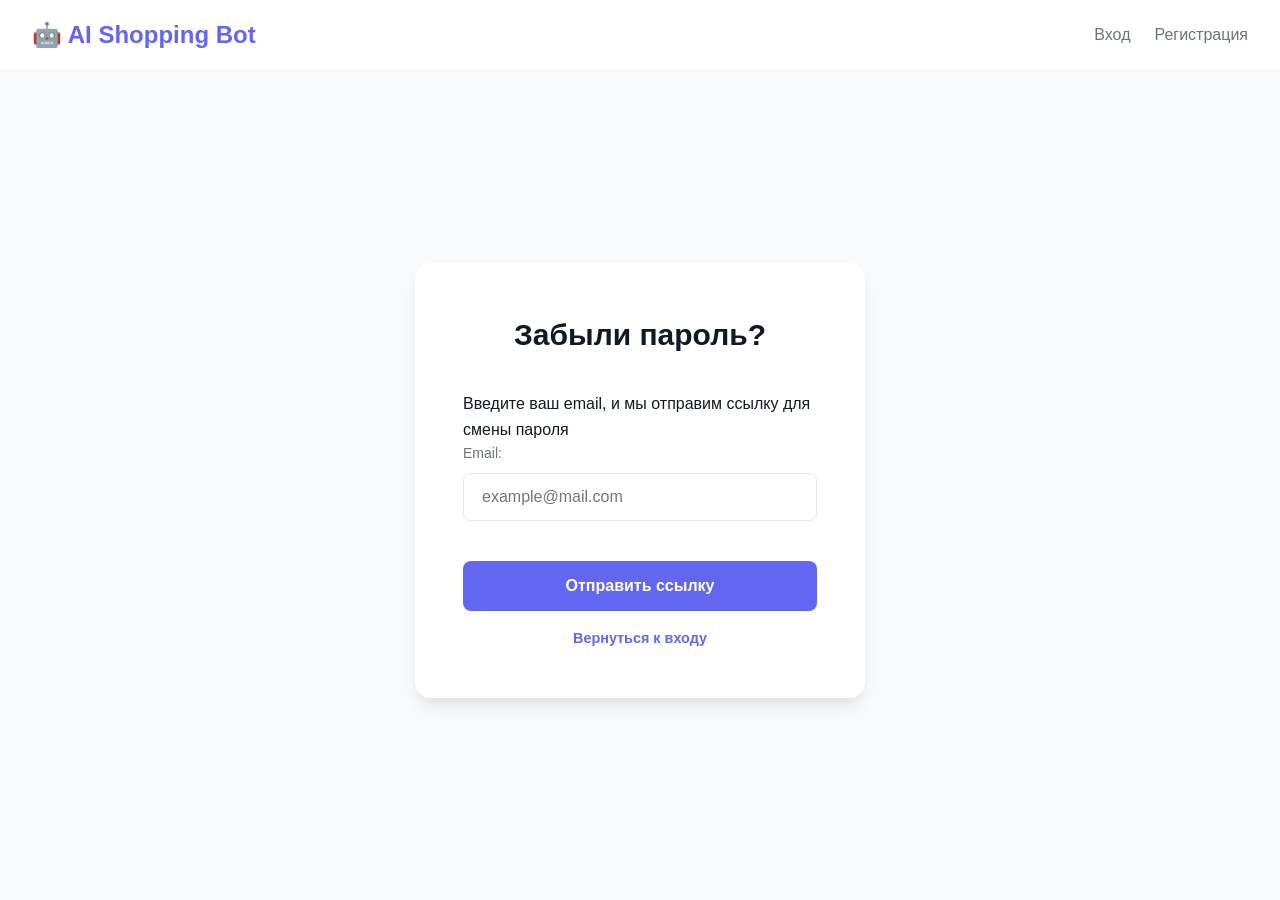
==== html/change-password.html @ 1375e018 "folders" ====
<!DOCTYPE html>
<html lang="ru">
<head>
  <meta charset="UTF-8">
  <title>Смена пароля</title>
<link rel="stylesheet" href="styles.css">
</head>
<body>
    <nav class="navbar">
        <div class="nav-container">
            <div class="logo">🤖 AI Shopping Bot</div>
            <div class="nav-links">
                <a href="login.html" class="nav-link">Вход</a>
                <a href="register.html" class="nav-link">Регистрация</a>
            </div>
        </div>
    </nav>
    <main class="auth-main">
        <div class="auth-container">
            <h2 class="auth-title">Забыли пароль?</h2>
            <p>Введите ваш email, и мы отправим ссылку для смены пароля</p>

            <form id="changePasswordForm" class="auth-form">
              <div class="form-group">
                <label for="email">Email:</label>
                <input 
                  type="email" 
                  id="email" 
                  class="form-input"
                  required
                  placeholder="example@mail.com"
                >
              </div>

              <button type="submit" class="submit-btn">Отправить ссылку</button>

              <div id="error" class="error-message"></div>
              <div id="success" class="success-message"></div>
            </form>
            <div class="form-footer">
                <a href="login.html" class="link">Вернуться к входу</a>
            </div>
        </div>
    </main>
    <script src="app.js"></script>
</body>
</html>
---- html/styles.css ----
/* ===== ОБЩИЕ СТИЛИ ===== */
* {
    margin: 0;
    padding: 0;
    box-sizing: border-box;
}

:root {
    --primary-color: #6366f1;
    --primary-dark: #4f46e5;
    --secondary-color: #8b5cf6;
    --bg-color: #f9fafb;
    --bg-light: #ffffff;
    --text-primary: #111827;
    --text-secondary: #6b7280;
    --border-color: #e5e7eb;
    --success-color: #10b981;
    --error-color: #ef4444;
    --warning-color: #f59e0b;
    --shadow-sm: 0 1px 2px 0 rgba(0, 0, 0, 0.05);
    --shadow-md: 0 4px 6px -1px rgba(0, 0, 0, 0.1);
    --shadow-lg: 0 10px 15px -3px rgba(0, 0, 0, 0.1);
}

body {
    font-family: -apple-system, BlinkMacSystemFont, 'Segoe UI', Roboto, 'Helvetica Neue', Arial, sans-serif;
    background-color: var(--bg-color);
    color: var(--text-primary);
    line-height: 1.6;
    height: 100vh;
    overflow: hidden;
}

/* ===== НАВИГАЦИЯ ===== */
.navbar {
    background-color: var(--bg-light);
    box-shadow: var(--shadow-sm);
    padding: 1rem 0;
    position: sticky;
    top: 0;
    z-index: 100;
}

.nav-container {
    max-width: 1400px;
    margin: 0 auto;
    padding: 0 2rem;
    display: flex;
    justify-content: space-between;
    align-items: center;
}

.logo {
    font-size: 1.5rem;
    font-weight: 700;
    color: var(--primary-color);
}

.nav-links {
    display: flex;
    gap: 1.5rem;
    align-items: center;
}

.nav-link {
    text-decoration: none;
    color: var(--text-secondary);
    font-weight: 500;
    transition: color 0.2s;
}

.nav-link:hover {
    color: var(--primary-color);
}

/* ===== ГЛАВНАЯ СТРАНИЦА (LANDING) ===== */
.landing-main {
    display: flex;
    align-items: center;
    justify-content: center;
    min-height: calc(100vh - 80px);
    padding: 2rem;
}

.search-container {
    max-width: 700px;
    width: 100%;
    text-align: center;
}

.landing-title {
    font-size: 2.5rem;
    font-weight: 800;
    margin-bottom: 1rem;
    color: var(--text-primary);
}

.landing-subtitle {
    font-size: 1.125rem;
    color: var(--text-secondary);
    margin-bottom: 2.5rem;
}

.search-form {
    display: flex;
    gap: 0.75rem;
    margin-bottom: 3rem;
}

.search-input {
    flex: 1;
    padding: 1rem 1.5rem;
    font-size: 1rem;
    border: 2px solid var(--border-color);
    border-radius: 12px;
    outline: none;
    transition: all 0.2s;
}

.search-input:focus {
    border-color: var(--primary-color);
    box-shadow: 0 0 0 3px rgba(99, 102, 241, 0.1);
}

.search-button {
    padding: 1rem 2rem;
    background-color: var(--primary-color);
    color: white;
    border: none;
    border-radius: 12px;
    font-size: 1rem;
    font-weight: 600;
    cursor: pointer;
    transition: all 0.2s;
}

.search-button:hover {
    background-color: var(--primary-dark);
    transform: translateY(-2px);
    box-shadow: var(--shadow-md);
}

.features {
    display: flex;
    gap: 2rem;
    justify-content: center;
}

.feature {
    display: flex;
    flex-direction: column;
    align-items: center;
    gap: 0.5rem;
}

.feature-icon {
    font-size: 2rem;
}

.feature p {
    color: var(--text-secondary);
    font-size: 0.9rem;
}

/* ===== ГЛАВНЫЙ КОНТЕЙНЕР ===== */
.app-container {
    display: flex;
    height: 92vh;
    gap: 1.5rem;
    padding: 1.5rem;
}

/* ===== ЛЕВАЯ ПАНЕЛЬ (ЧАТ) ===== */
.chat-container {
    flex: 1;
    display: flex;
    flex-direction: column;
    background-color: var(--bg-light);
    border-radius: 16px;
    box-shadow: var(--shadow-md);
    overflow: hidden;
}

.chat-header {
    padding: 2rem;
    border-bottom: 1px solid var(--border-color);
}

.header-top {
    margin-bottom: 1rem;
}

.back-link {
    color: var(--text-secondary);
    text-decoration: none;
    font-size: 0.9rem;
    transition: color 0.2s;
}

.back-link:hover {
    color: var(--primary-color);
}

.chat-header h1 {
    font-size: 1.5rem;
    font-weight: 700;
    margin-bottom: 0.25rem;
}

.subtitle {
    color: var(--text-secondary);
    font-size: 0.875rem;
    margin-bottom: 1rem;
}

.undo-btn {
    background: none;
    border: none;
    color: var(--text-secondary);
    font-size: 0.9rem;
    cursor: pointer;
    padding: 0;
    transition: color 0.2s;
}

.undo-btn:hover {
    color: var(--primary-color);
}

.chat-messages {
    flex: 1;
    overflow-y: auto;
    padding: 1.5rem;
    display: flex;
    flex-direction: column;
    gap: 1rem;
}

.message {
    display: flex;
    gap: 1rem;
    animation: fadeIn 0.3s;
}

@keyframes fadeIn {
    from { opacity: 0; transform: translateY(10px); }
    to { opacity: 1; transform: translateY(0); }
}

.message-avatar {
    width: 40px;
    height: 40px;
    border-radius: 50%;
    background-color: var(--primary-color);
    display: flex;
    align-items: center;
    justify-content: center;
    color: white;
    font-weight: 700;
    flex-shrink: 0;
}

.message.user .message-avatar {
    background-color: var(--text-secondary);
    order: 2;
}

.message-content {
    flex: 1;
    display: flex;
    flex-direction: column;
    gap: 0.5rem;
}

.message.user .message-content {
    order: 1;
}

.message-text {
    background-color: var(--bg-color);
    padding: 0.875rem 1.125rem;
    border-radius: 12px;
    word-wrap: break-word;
}

.message.user .message-text {
    background-color: var(--primary-color);
    color: white;
}

.message-time {
    font-size: 0.75rem;
    color: var(--text-secondary);
    padding: 0 1rem;
}

.message-buttons {
    display: flex;
    gap: 0.5rem;
    flex-wrap: wrap;
    padding: 0 1rem;
}

.message-btn {
    padding: 0.5rem 1rem;
    background-color: var(--bg-color);
    border: 1px solid var(--border-color);
    border-radius: 20px;
    cursor: pointer;
    font-size: 0.85rem;
    transition: all 0.2s;
}

.message-btn:hover {
    background-color: var(--primary-color);
    color: white;
    border-color: var(--primary-color);
}

/* ===== КАРТОЧКИ ТОВАРОВ В ЧАТЕ ===== */
.product-card-chat {
    background-color: var(--bg-light);
    border: 1px solid var(--border-color);
    border-radius: 12px;
    padding: 1rem;
    max-width: 600px;
    display: flex;
    gap: 1rem;
    text-decoration: none;
    color: inherit;
    transition: all 0.2s;
}

.product-card-chat:hover {
    box-shadow: var(--shadow-md);
    transform: translateY(-2px);
}

.product-image-chat {
    width: 120px;
    height: 120px;
    border-radius: 8px;
    object-fit: cover;
    flex-shrink: 0;
    background-color: var(--bg-color);
    cursor: pointer;
}

.product-info-chat {
    flex: 1;
    display: flex;
    flex-direction: column;
    gap: 0.5rem;
}

.product-name-chat {
    font-weight: 600;
    font-size: 0.95rem;
    line-height: 1.3;
    cursor: pointer;
}

.product-price-chat {
    color: var(--primary-color);
    font-weight: 700;
    font-size: 1.125rem;
}

.product-description-chat {
    font-size: 0.85rem;
    color: var(--text-secondary);
    line-height: 1.4;
}

.product-meta-chat {
    display: flex;
    align-items: center;
    gap: 1rem;
    font-size: 0.8rem;
    color: var(--text-secondary);
}

.product-rating {
    display: flex;
    align-items: center;
    gap: 0.25rem;
}

.stars {
    color: var(--warning-color);
}

.product-reviews {
    color: var(--text-secondary);
}

.product-size-chat {
    font-size: 0.8rem;
    color: var(--text-secondary);
    background-color: var(--bg-color);
    padding: 0.25rem 0.5rem;
    border-radius: 4px;
    align-self: flex-start;
}

.product-bottom-row {
    display: flex;
    justify-content: space-between;
    align-items: center;
    gap: 1rem;
    margin-top: auto;
}

.product-actions-chat {
    display: flex;
    gap: 0.5rem;
}

.like-btn, .dislike-btn {
    padding: 0.375rem 0.75rem;
    border: 1px solid var(--border-color);
    background-color: var(--bg-light);
    border-radius: 6px;
    cursor: pointer;
    font-size: 0.85rem;
    transition: all 0.2s;
}

.like-btn:hover {
    background-color: var(--success-color);
    color: white;
    border-color: var(--success-color);
}

.dislike-btn:hover {
    background-color: var(--error-color);
    color: white;
    border-color: var(--error-color);
}

.product-quantity-chat {
    display: flex;
    align-items: center;
    gap: 0.5rem;
    font-size: 0.85rem;
}

.product-qty-controls {
    display: flex;
    align-items: center;
    gap: 0.25rem;
}

.product-qty-btn {
    width: 28px;
    height: 28px;
    border: 1px solid var(--border-color);
    background-color: white;
    border-radius: 6px;
    cursor: pointer;
    font-weight: 600;
    font-size: 0.9rem;
    transition: all 0.2s;
    display: flex;
    align-items: center;
    justify-content: center;
}

.product-qty-btn:hover {
    background-color: var(--bg-color);
    border-color: var(--primary-color);
}

.product-qty-display {
    min-width: 32px;
    text-align: center;
    font-weight: 600;
}

.chat-input-area {
    padding: 1.5rem;
    border-top: 1px solid var(--border-color);
    display: flex;
    gap: 0.75rem;
}

.chat-input {
    flex: 1;
    padding: 0.875rem 1.125rem;
    font-size: 0.95rem;
    border: 1px solid var(--border-color);
    border-radius: 12px;
    outline: none;
    transition: all 0.2s;
}

.chat-input:focus {
    border-color: var(--primary-color);
    box-shadow: 0 0 0 3px rgba(99, 102, 241, 0.1);
}

.send-btn {
    width: 42px;
    height: 42px;
    background-color: var(--primary-color);
    color: white;
    border: none;
    border-radius: 12px;
    font-size: 1.25rem;
    cursor: pointer;
    display: flex;
    align-items: center;
    justify-content: center;
    transition: all 0.2s;
    flex-shrink: 0;
}

.send-btn:hover {
    background-color: var(--primary-dark);
}

/* ===== ПРАВАЯ ПАНЕЛЬ ===== */
.right-panel {
    width: 400px;
    background-color: var(--bg-light);
    border-radius: 16px;
    box-shadow: var(--shadow-md);
    display: flex;
    flex-direction: column;
    overflow: hidden;
}

.tabs-header {
    display: flex;
    border-bottom: 2px solid var(--border-color);
    padding: 0 1rem;
}

.tab-btn {
    flex: 1;
    padding: 1rem 0.5rem;
    background: none;
    border: none;
    cursor: pointer;
    font-weight: 500;
    color: var(--text-secondary);
    font-size: 0.85rem;
    transition: all 0.2s;
    border-bottom: 3px solid transparent;
    position: relative;
    margin-bottom: -2px;
}

.tab-btn:hover {
    color: var(--primary-color);
}

.tab-btn.active {
    color: var(--primary-color);
    border-bottom-color: var(--primary-color);
}

.tabs-content {
    flex: 1;
    overflow-y: auto;
    position: relative;
}

.tab-content {
    display: none;
    flex-direction: column;
    padding: 1.5rem;
    gap: 1rem;
    height: 100%;
}

.tab-content.active {
    display: flex;
}

/* ===== ПАРАМЕТРЫ ===== */
.section-title {
    font-weight: 600;
    font-size: 0.95rem;
    color: var(--text-primary);
    margin-bottom: 0.5rem;
}

.param-group {
    display: flex;
    flex-direction: column;
    gap: 0.5rem;
    padding: 1rem;
    background-color: var(--bg-color);
    border-radius: 12px;
    border: 1px solid var(--border-color);
}

.param-label {
    display: flex;
    align-items: center;
    gap: 0.5rem;
    font-weight: 500;
    font-size: 0.9rem;
}

.param-icon {
    font-size: 1.25rem;
}

.param-input {
    padding: 0.625rem;
    border: 1px solid var(--border-color);
    border-radius: 8px;
    font-size: 0.9rem;
    outline: none;
    transition: border-color 0.2s;
}

.param-input:focus {
    border-color: var(--primary-color);
}

.param-textarea {
    padding: 0.625rem;
    border: 1px solid var(--border-color);
    border-radius: 8px;
    font-size: 0.9rem;
    outline: none;
    font-family: inherit;
    resize: vertical;
    transition: border-color 0.2s;
}

.param-textarea:focus {
    border-color: var(--primary-color);
}

.edit-btn {
    background-color: var(--primary-color);
    color: white;
    border: none;
    padding: 0.5rem 1rem;
    border-radius: 8px;
    cursor: pointer;
    font-weight: 600;
    transition: all 0.2s;
    align-self: flex-end;
}

.edit-btn:hover {
    background-color: var(--primary-dark);
}

.saved-params {
    margin-top: 1rem;
}

.empty-message {
    text-align: center;
    color: var(--text-secondary);
    font-size: 0.85rem;
    padding: 1rem;
}

/* ===== СПИСОК НЕОБХОДИМОГО ===== */
.add-btn {
    padding: 0.75rem;
    background-color: var(--primary-color);
    color: white;
    border: none;
    border-radius: 8px;
    font-weight: 600;
    cursor: pointer;
    font-size: 0.9rem;
    transition: all 0.2s;
}

.add-btn:hover {
    background-color: var(--primary-dark);
}

.offer-form {
    background-color: var(--bg-color);
    padding: 1.5rem;
    border-radius: 12px;
    border: 1px solid var(--border-color);
    margin-bottom: 1rem;
}

.offer-form h3 {
    font-size: 1rem;
    margin-bottom: 1rem;
}

.form-input,
.form-textarea {
    width: 100%;
    padding: 0.625rem;
    border: 1px solid var(--border-color);
    border-radius: 8px;
    margin-bottom: 0.75rem;
    font-size: 0.9rem;
    outline: none;
    font-family: inherit;
}

.form-input:focus,
.form-textarea:focus {
    border-color: var(--primary-color);
}

.form-buttons {
    display: flex;
    gap: 0.5rem;
}

.save-offer-btn,
.cancel-offer-btn {
    flex: 1;
    padding: 0.625rem;
    border: none;
    border-radius: 8px;
    font-weight: 600;
    cursor: pointer;
    transition: all 0.2s;
}

.save-offer-btn {
    background-color: var(--success-color);
    color: white;
}

.save-offer-btn:hover {
    opacity: 0.9;
}

.cancel-offer-btn {
    background-color: var(--bg-color);
    border: 1px solid var(--border-color);
}

.cancel-offer-btn:hover {
    background-color: #e5e7eb;
}

.offers-list {
    display: flex;
    flex-direction: column;
    gap: 0.75rem;
    flex: 1;
    overflow-y: auto;
}

/* Обновленный стиль для сохраненных товаров БЕЗ ЦЕНЫ */
.offer-item {
    display: flex;
    flex-direction: column;
    gap: 0.5rem;
    padding: 1rem;
    background-color: var(--bg-color);
    border-radius: 12px;
    border: 1px solid var(--border-color);
    transition: all 0.2s;
}

.offer-item:hover {
    box-shadow: var(--shadow-sm);
}

.offer-header {
    display: flex;
    justify-content: space-between;
    align-items: flex-start;
}

.offer-content {
    flex: 1;
    min-width: 0;
}

.offer-name {
    font-weight: 500;
    font-size: 0.9rem;
    margin-bottom: 0.25rem;
}

.offer-desc {
    font-size: 0.8rem;
    color: var(--text-secondary);
    margin-bottom: 0.5rem;
}

.offer-quantity {
    display: flex;
    align-items: center;
    gap: 0.5rem;
    font-size: 0.85rem;
}

.qty-controls {
    display: flex;
    align-items: center;
    gap: 0.25rem;
}

.qty-btn-small {
    width: 24px;
    height: 24px;
    border: 1px solid var(--border-color);
    background-color: white;
    border-radius: 4px;
    cursor: pointer;
    font-weight: 600;
    font-size: 0.85rem;
    transition: all 0.2s;
}

.qty-btn-small:hover {
    background-color: var(--bg-color);
}

.qty-display {
    min-width: 30px;
    text-align: center;
    font-weight: 600;
}

.offer-actions {
    display: flex;
    gap: 0.5rem;
}

.edit-offer-btn,
.delete-offer-btn {
    background: none;
    border: none;
    cursor: pointer;
    padding: 0.25rem;
    font-size: 1rem;
    transition: color 0.2s;
}

.edit-offer-btn {
    color: var(--text-secondary);
}

.edit-offer-btn:hover {
    color: var(--primary-color);
}

.delete-offer-btn {
    color: var(--error-color);
}

.delete-offer-btn:hover {
    color: #dc2626;
}

/* ===== КОРЗИНА ===== */
.cart-items {
    flex: 1;
    overflow-y: auto;
    display: flex;
    flex-direction: column;
    gap: 0.75rem;
}

.cart-item {
    display: flex;
    align-items: flex-start;
    gap: 0.75rem;
    padding: 1rem;
    background-color: var(--bg-color);
    border-radius: 12px;
    border: 1px solid var(--border-color);
}

.cart-item-image {
    width: 60px;
    height: 60px;
    background-color: var(--border-color);
    border-radius: 8px;
    flex-shrink: 0;
    object-fit: cover;
}

.cart-item-content {
    flex: 1;
}

.cart-item-name {
    font-weight: 500;
    font-size: 0.9rem;
    margin-bottom: 0.25rem;
}

.cart-item-price {
    color: var(--primary-color);
    font-weight: 600;
    font-size: 0.85rem;
}

.remove-from-cart-btn {
    background: none;
    border: none;
    color: var(--error-color);
    font-size: 1.125rem;
    cursor: pointer;
    padding: 0.25rem;
    flex-shrink: 0;
}

.remove-from-cart-btn:hover {
    color: #dc2626;
}

.empty-cart {
    text-align: center;
    color: var(--text-secondary);
    padding: 2rem 1rem;
    flex: 1;
    display: flex;
    align-items: center;
    justify-content: center;
}

.cart-summary {
    padding-top: 1rem;
    border-top: 1px solid var(--border-color);
}

.summary-row {
    display: flex;
    justify-content: space-between;
    margin-bottom: 0.75rem;
    font-size: 0.9rem;
}

.summary-row.total {
    font-weight: 700;
    font-size: 1rem;
    margin-bottom: 1rem;
}

.checkout-btn {
    width: 100%;
    padding: 0.875rem;
    background-color: var(--success-color);
    color: white;
    border: none;
    border-radius: 8px;
    font-weight: 600;
    cursor: pointer;
    transition: all 0.2s;
}

.checkout-btn:hover {
    opacity: 0.9;
}

/* ===== СТРАНИЦЫ АВТОРИЗАЦИИ ===== */
.auth-main {
    display: flex;
    align-items: center;
    justify-content: center;
    min-height: calc(100vh - 80px);
    padding: 2rem;
}

.auth-container {
    background-color: var(--bg-light);
    border-radius: 16px;
    box-shadow: var(--shadow-lg);
    padding: 3rem;
    width: 100%;
    max-width: 450px;
}

.auth-title {
    font-size: 1.875rem;
    font-weight: 700;
    text-align: center;
    margin-bottom: 2rem;
}

.auth-form {
    display: flex;
    flex-direction: column;
    gap: 1.25rem;
}

.form-group {
    display: flex;
    flex-direction: column;
    gap: 0.5rem;
}

.form-group label {
    font-weight: 500;
    font-size: 0.875rem;
    color: var(--text-secondary);
}

.form-input {
    padding: 0.875rem 1.125rem;
    font-size: 1rem;
    border: 1px solid var(--border-color);
    border-radius: 8px;
    outline: none;
    transition: all 0.2s;
}

.form-input:focus {
    border-color: var(--primary-color);
    box-shadow: 0 0 0 3px rgba(99, 102, 241, 0.1);
}

.password-hint {
    font-size: 0.75rem;
    color: var(--text-secondary);
    margin-top: 0.25rem;
}

.checkbox-group {
    flex-direction: row !important;
    align-items: center;
}

.checkbox-label {
    display: flex;
    align-items: center;
    gap: 0.5rem;
    cursor: pointer;
}

.submit-btn {
    padding: 1rem;
    background-color: var(--primary-color);
    color: white;
    border: none;
    border-radius: 8px;
    font-size: 1rem;
    font-weight: 600;
    cursor: pointer;
    transition: all 0.2s;
    margin-top: 0.5rem;
}

.submit-btn:hover {
    background-color: var(--primary-dark);
    transform: translateY(-2px);
    box-shadow: var(--shadow-md);
}

.form-footer {
    text-align: center;
    margin-top: 1rem;
    color: var(--text-secondary);
    font-size: 0.9rem;
}

.form-footer .link {
    color: var(--primary-color);
    text-decoration: none;
    font-weight: 600;
}

.form-footer .link:hover {
    text-decoration: underline;
}

.error-message {
    color: var(--error-color);
    font-size: 0.875rem;
    padding: 0.75rem;
    background-color: #fee;
    border-radius: 8px;
    display: none;
}

.error-message.show {
    display: block;
}

.success-message {
    color: var(--success-color);
    font-size: 0.875rem;
    padding: 0.75rem;
    background-color: #efe;
    border-radius: 8px;
    display: none;
}

.success-message.show {
    display: block;
}

/* ===== АДАПТИВНОСТЬ ===== */
@media (max-width: 1200px) {
    .app-container {
        flex-direction: column;
        padding: 1rem;
        gap: 1rem;
    }

    .right-panel {
        width: 100%;
        height: 50vh;
    }

    .chat-container {
        min-height: 50vh;
    }
}

@media (max-width: 768px) {
    .landing-title {
        font-size: 2rem;
    }

    .search-form {
        flex-direction: column;
    }

    .features {
        flex-direction: column;
        gap: 1rem;
    }

    .app-container {
        padding: 0;
        gap: 0;
    }

    .chat-container,
    .right-panel {
        border-radius: 0;
        max-height: 100vh;
    }

    .auth-container {
        padding: 2rem;
    }

    .product-card-chat {
        max-width: 100%;
    }
}

::-webkit-scrollbar {
    width: 8px;
}

::-webkit-scrollbar-track {
    background: transparent;
}

::-webkit-scrollbar-thumb {
    background: var(--border-color);
    border-radius: 4px;
}

::-webkit-scrollbar-thumb:hover {
    background: var(--text-secondary);
}
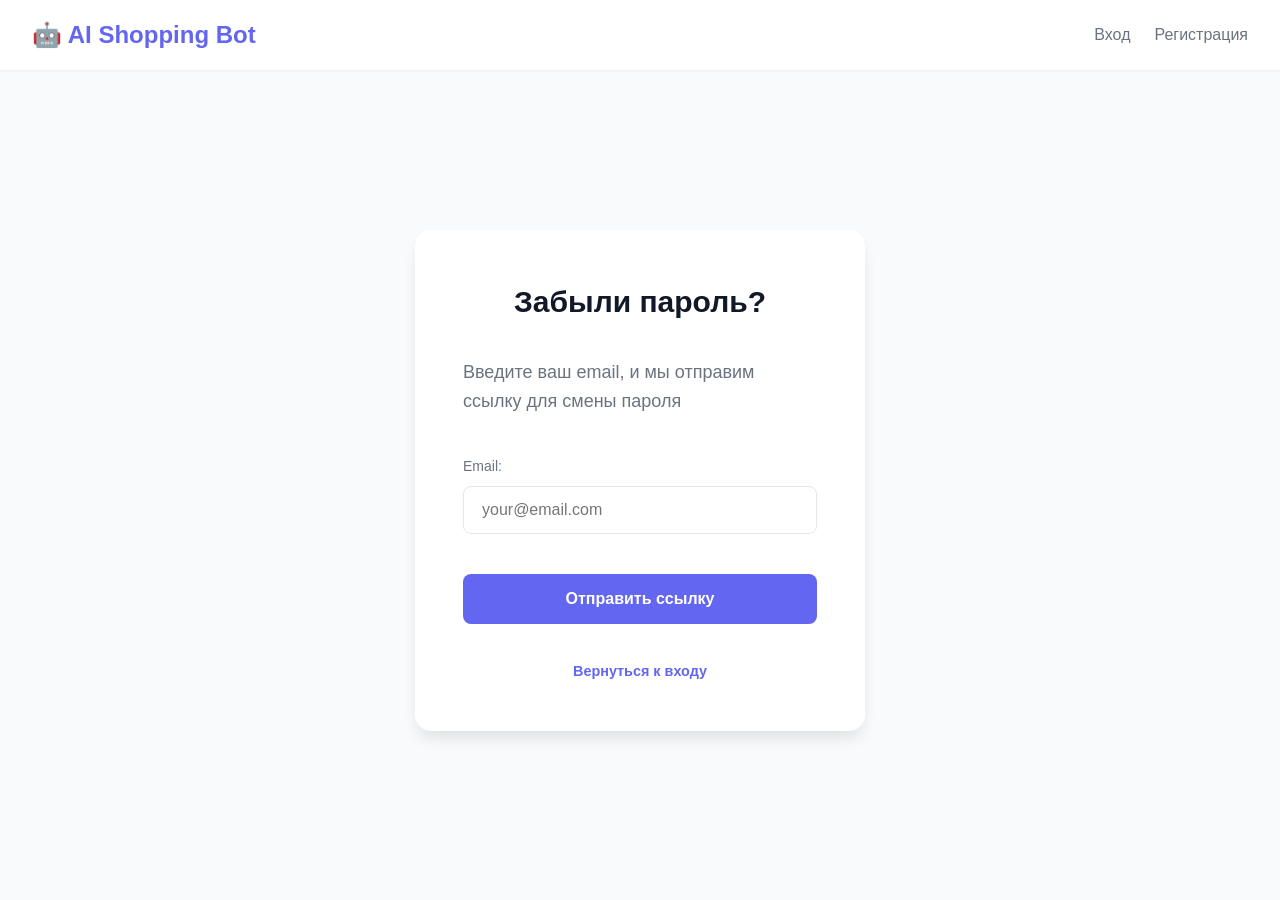
==== commit 8e7cca10: "refactoring" ====
--- a/html/change-password.html
+++ b/html/change-password.html
@@ -1,47 +1,53 @@
 <!DOCTYPE html>
 <html lang="ru">
 <head>
-  <meta charset="UTF-8">
-  <title>Смена пароля</title>
-<link rel="stylesheet" href="styles.css">
+    <meta charset="UTF-8">
+    <meta name="viewport" content="width=device-width, initial-scale=1.0">
+    <title>Восстановление пароля - AI Shopping Bot</title>
+    <link rel="stylesheet" href="styles.css">
 </head>
 <body>
     <nav class="navbar">
         <div class="nav-container">
-            <div class="logo">🤖 AI Shopping Bot</div>
+            <div class="logo">
+                <a href="index.html" style="text-decoration: none; color: inherit;">🤖 AI Shopping Bot</a>
+            </div>
             <div class="nav-links">
                 <a href="login.html" class="nav-link">Вход</a>
                 <a href="register.html" class="nav-link">Регистрация</a>
             </div>
         </div>
     </nav>
+
     <main class="auth-main">
         <div class="auth-container">
-            <h2 class="auth-title">Забыли пароль?</h2>
-            <p>Введите ваш email, и мы отправим ссылку для смены пароля</p>
+            <h1 class="auth-title">Забыли пароль?</h1>
+            <p class="landing-subtitle">Введите ваш email, и мы отправим ссылку для смены пароля</p>
 
-            <form id="changePasswordForm" class="auth-form">
-              <div class="form-group">
-                <label for="email">Email:</label>
-                <input 
-                  type="email" 
-                  id="email" 
-                  class="form-input"
-                  required
-                  placeholder="example@mail.com"
-                >
-              </div>
+            <form id="resetPasswordForm" class="auth-form">
+                <div class="form-group">
+                    <label for="resetEmail">Email:</label>
+                    <input 
+                        type="email" 
+                        id="resetEmail" 
+                        class="form-input" 
+                        placeholder="your@email.com"
+                        required
+                    >
+                </div>
 
-              <button type="submit" class="submit-btn">Отправить ссылку</button>
+                <div id="resetError" class="error-message"></div>
+                <div id="resetSuccess" class="success-message"></div>
 
-              <div id="error" class="error-message"></div>
-              <div id="success" class="success-message"></div>
+                <button type="submit" class="submit-btn">Отправить ссылку</button>
+
+                <div class="form-footer">
+                    <a href="login.html" class="link">Вернуться к входу</a>
+                </div>
             </form>
-            <div class="form-footer">
-                <a href="login.html" class="link">Вернуться к входу</a>
-            </div>
         </div>
     </main>
-    <script src="app.js"></script>
+
+    <script type="module" src="../src/app.js"></script>
 </body>
-</html>
+</html>
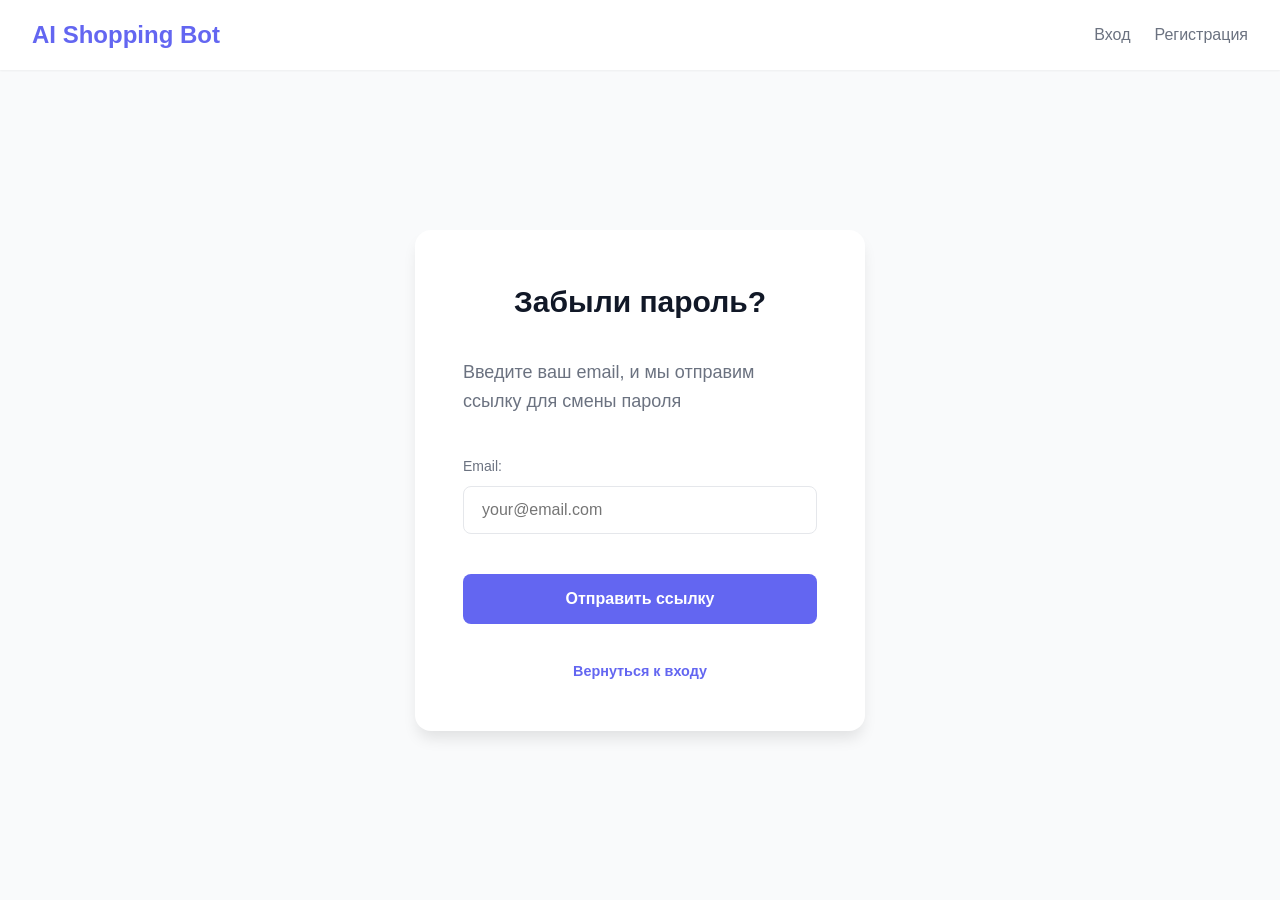
==== commit 8c18b272: "fix" ====
--- a/html/change-password.html
+++ b/html/change-password.html
@@ -10,7 +10,7 @@
     <nav class="navbar">
         <div class="nav-container">
             <div class="logo">
-                <a href="index.html" style="text-decoration: none; color: inherit;">🤖 AI Shopping Bot</a>
+                <a href="index.html" style="text-decoration: none; color: inherit;">AI Shopping Bot</a>
             </div>
             <div class="nav-links">
                 <a href="login.html" class="nav-link">Вход</a>
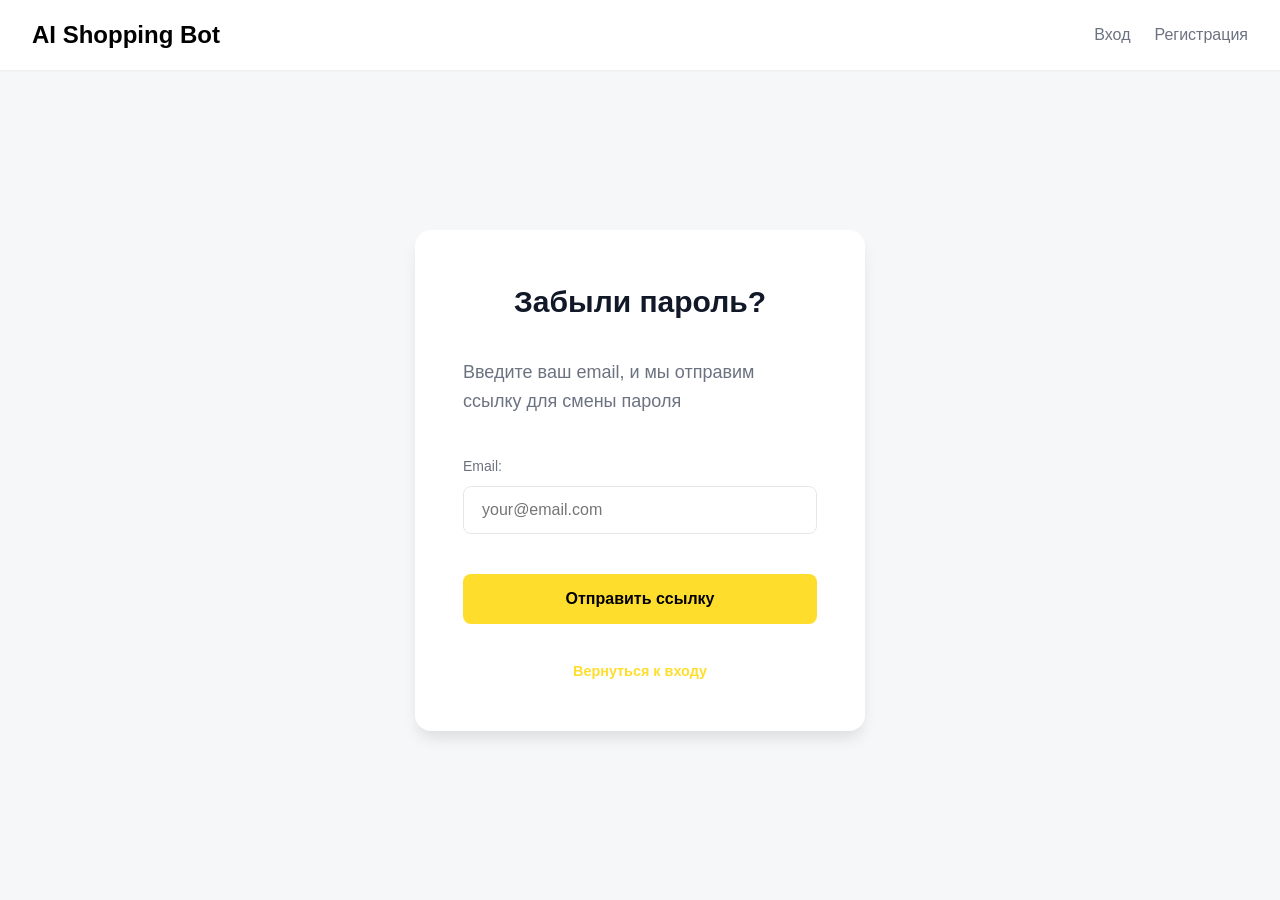
==== commit dd15e41f: "fix src files" ====
--- a/html/change-password.html
+++ b/html/change-password.html
@@ -48,6 +48,6 @@
         </div>
     </main>
 
-    <script type="module" src="../src/app.js"></script>
+    <script type="module" src="../src/login.js"></script>
 </body>
 </html>
--- a/html/styles.css
+++ b/html/styles.css
@@ -6,15 +6,14 @@
 }
 
 :root {
-    --primary-color: #6366f1;
-    --primary-dark: #4f46e5;
-    --secondary-color: #8b5cf6;
-    --bg-color: #f9fafb;
+    --primary-color: #ffdd2d;
+    --primary-dark: #000000;
+    --secondary-color: #ffcd33;
+    --bg-color: #f6f7f8;
     --bg-light: #ffffff;
     --text-primary: #111827;
     --text-secondary: #6b7280;
     --border-color: #e5e7eb;
-    --success-color: #10b981;
     --error-color: #ef4444;
     --warning-color: #f59e0b;
     --shadow-sm: 0 1px 2px 0 rgba(0, 0, 0, 0.05);
@@ -53,7 +52,7 @@
 .logo {
     font-size: 1.5rem;
     font-weight: 700;
-    color: var(--primary-color);
+    color: var(--primary-dark);
 }
 
 .nav-links {
@@ -70,7 +69,7 @@
 }
 
 .nav-link:hover {
-    color: var(--primary-color);
+    color: var(--secondary-color);
 }
 
 /* ===== ГЛАВНАЯ СТРАНИЦА (LANDING) ===== */
@@ -125,7 +124,7 @@
 .search-button {
     padding: 1rem 2rem;
     background-color: var(--primary-color);
-    color: white;
+    color: var(--primary-dark);
     border: none;
     border-radius: 12px;
     font-size: 1rem;
@@ -135,7 +134,7 @@
 }
 
 .search-button:hover {
-    background-color: var(--primary-dark);
+    background-color: var(--secondary-color);
     transform: translateY(-2px);
     box-shadow: var(--shadow-md);
 }
@@ -198,7 +197,7 @@
 }
 
 .back-link:hover {
-    color: var(--primary-color);
+    color: var(--secondary-color);
 }
 
 .chat-header h1 {
@@ -285,7 +284,7 @@
 
 .message.user .message-text {
     background-color: var(--primary-color);
-    color: white;
+    color: var(--primary-dark);
 }
 
 .message-time {
@@ -427,15 +426,15 @@
 }
 
 .like-btn:hover {
-    background-color: var(--success-color);
+    background-color: var(--primary-color);
+    color: var(--primary-dark);
+    border-color: var(--primary-color);
+}
+
+.dislike-btn:hover {
+    background-color: var(--primary-dark);
     color: white;
-    border-color: var(--success-color);
-}
-
-.dislike-btn:hover {
-    background-color: var(--error-color);
-    color: white;
-    border-color: var(--error-color);
+    border-color: var(--primary-dark);
 }
 
 .product-quantity-chat {
@@ -503,7 +502,7 @@
     width: 42px;
     height: 42px;
     background-color: var(--primary-color);
-    color: white;
+    color:var(--primary-dark);
     border: none;
     border-radius: 12px;
     font-size: 1.25rem;
@@ -516,7 +515,8 @@
 }
 
 .send-btn:hover {
-    background-color: var(--primary-dark);
+    background-color: var(--secondary-color);
+    color: var(--primary-dark);
 }
 
 /* ===== ПРАВАЯ ПАНЕЛЬ ===== */
@@ -552,12 +552,12 @@
 }
 
 .tab-btn:hover {
-    color: var(--primary-color);
+    color: var(--primary-dark);
 }
 
 .tab-btn.active {
-    color: var(--primary-color);
-    border-bottom-color: var(--primary-color);
+    color: var(--primary-dark);
+    border-bottom-color: var(--primary-dark);
 }
 
 .tabs-content {
@@ -638,7 +638,7 @@
 
 .edit-btn {
     background-color: var(--primary-color);
-    color: white;
+    color:var(--primary-dark);
     border: none;
     padding: 0.5rem 1rem;
     border-radius: 8px;
@@ -649,7 +649,8 @@
 }
 
 .edit-btn:hover {
-    background-color: var(--primary-dark);
+    background-color: var(--secondary-color);
+    color: var(--primary-dark);
 }
 
 .saved-params {
@@ -667,7 +668,7 @@
 .add-btn {
     padding: 0.75rem;
     background-color: var(--primary-color);
-    color: white;
+    color:var(--primary-dark);
     border: none;
     border-radius: 8px;
     font-weight: 600;
@@ -677,7 +678,9 @@
 }
 
 .add-btn:hover {
-    background-color: var(--primary-dark);
+    
+    background-color: var(--secondary-color);
+    color: var(--primary-dark);
 }
 
 .offer-form {
@@ -727,11 +730,12 @@
 }
 
 .save-offer-btn {
-    background-color: var(--success-color);
-    color: white;
+    background-color: var(--primary-color);
+    color: var(--primary-dark);
 }
 
 .save-offer-btn:hover {
+    background-color: var(--secondary-color);
     opacity: 0.9;
 }
 
@@ -946,8 +950,8 @@
 .checkout-btn {
     width: 100%;
     padding: 0.875rem;
-    background-color: var(--success-color);
-    color: white;
+    background-color: var(--primary-color);
+    color: black;
     border: none;
     border-radius: 8px;
     font-weight: 600;
@@ -956,6 +960,7 @@
 }
 
 .checkout-btn:hover {
+    background-color: var(--secondary-color);
     opacity: 0.9;
 }
 
@@ -1037,7 +1042,7 @@
 .submit-btn {
     padding: 1rem;
     background-color: var(--primary-color);
-    color: white;
+    color: var(--primary-dark);
     border: none;
     border-radius: 8px;
     font-size: 1rem;
@@ -1048,7 +1053,8 @@
 }
 
 .submit-btn:hover {
-    background-color: var(--primary-dark);
+    background-color: var(--secondary-color);
+    color: var(--primary-dark);
     transform: translateY(-2px);
     box-shadow: var(--shadow-md);
 }
@@ -1067,6 +1073,7 @@
 }
 
 .form-footer .link:hover {
+    color: var(--secondary-color);
     text-decoration: underline;
 }
 
@@ -1084,7 +1091,7 @@
 }
 
 .success-message {
-    color: var(--success-color);
+    color: var(--primary-color);
     font-size: 0.875rem;
     padding: 0.75rem;
     background-color: #efe;
